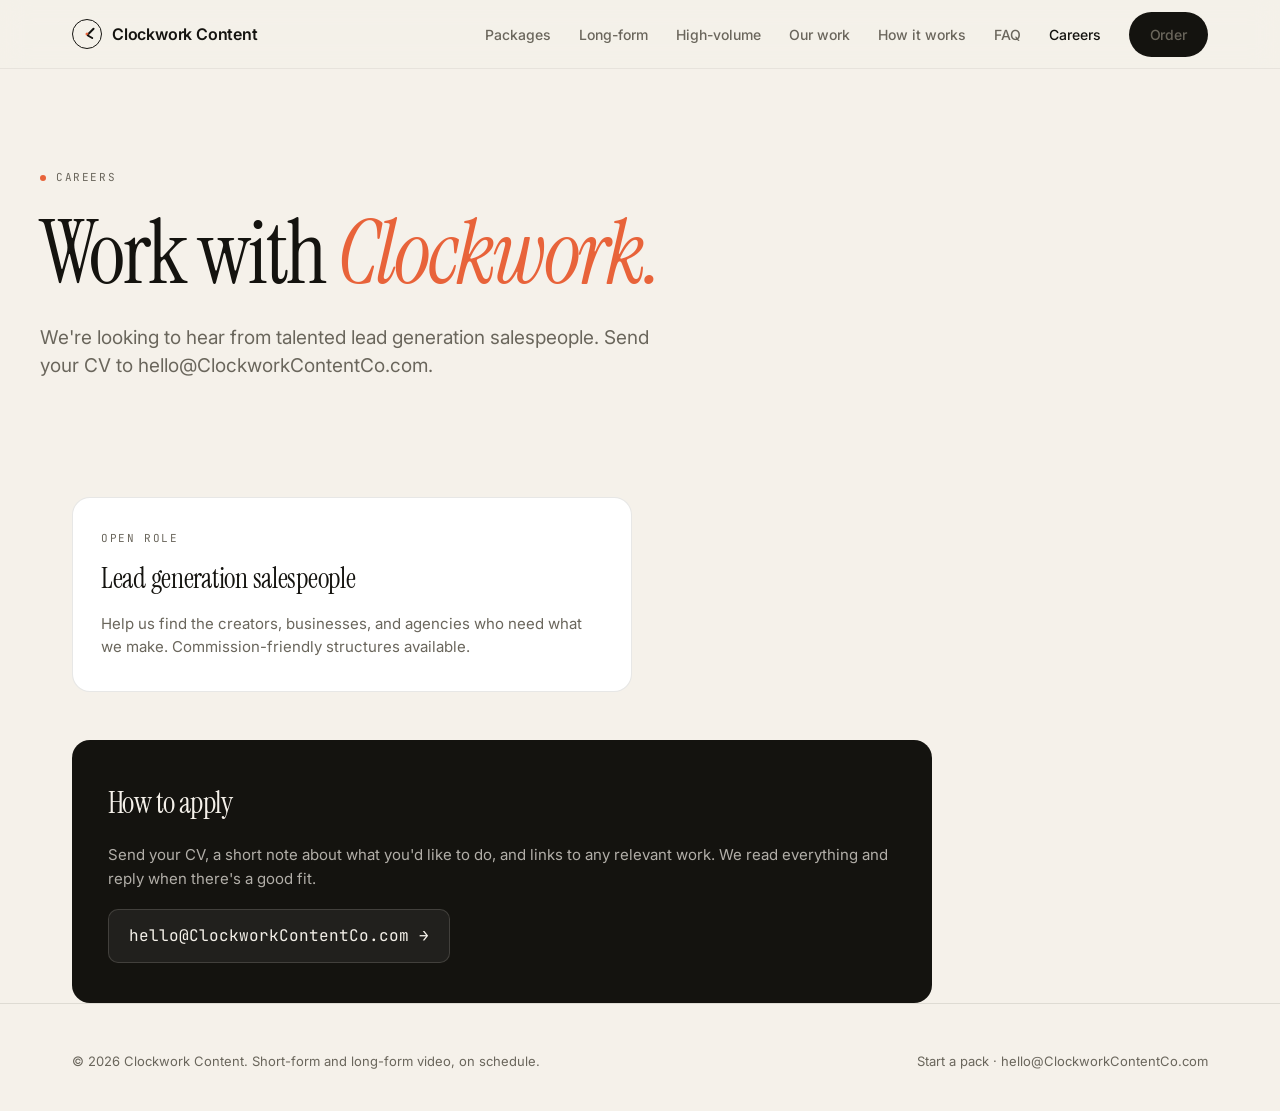
==== careers.html @ 0ff210c3 "Add files via upload" ====
<!doctype html>
<html lang="en">
<head>
<meta charset="utf-8"/>
<meta name="viewport" content="width=device-width, initial-scale=1"/>
<title>Careers · Clockwork Content</title>
<meta name="description" content="We're hiring video editors and lead generation salespeople at Clockwork Content."/>
<link rel="preconnect" href="https://fonts.googleapis.com">
<link rel="preconnect" href="https://fonts.gstatic.com" crossorigin>
<link href="https://fonts.googleapis.com/css2?family=Inter:wght@400;500;600;700&family=Instrument+Serif:ital@0;1&family=JetBrains+Mono:wght@400;500;600&display=swap" rel="stylesheet">
<style>
  :root {
    --accent: #E8633A;
    --accent2: #6B7A5A;
    --ink: #14130F;
    --paper: #F5F1EA;
    --paper-soft: #EDE7DC;
    --paper-deep: #E6DFD1;
    --muted: #6A665C;
    --line: rgba(20,19,15,0.10);
    --line-soft: rgba(20,19,15,0.06);
    --line-strong: rgba(20,19,15,0.18);
  }

  *, *::before, *::after { box-sizing: border-box; }
  html, body { margin: 0; padding: 0; }
  body {
    background: var(--paper);
    color: var(--ink);
    font-family: 'Inter', system-ui, sans-serif;
    font-size: 16px; line-height: 1.5;
    -webkit-font-smoothing: antialiased;
    text-rendering: optimizeLegibility;
  }

  .serif { font-family: 'Instrument Serif', Georgia, serif; font-weight: 400; }
  .mono  { font-family: 'JetBrains Mono', monospace; }
  .eyebrow {
    font-family: 'JetBrains Mono', monospace;
    font-size: 11px; letter-spacing: 1.6px;
    text-transform: uppercase; color: var(--muted);
  }
  h1, h2, h3 { margin: 0; font-weight: 400; letter-spacing: -0.02em; }
  p { margin: 0; }
  a { color: inherit; text-decoration: none; }
  button { font-family: inherit; cursor: pointer; }

  .shell { max-width: 1200px; margin: 0 auto; padding: 0 32px; }
  @media (max-width: 640px) { .shell { padding: 0 20px; } }

  .nav {
    position: sticky; top: 0; z-index: 50;
    background: rgba(245, 241, 234, 0.82);
    backdrop-filter: blur(14px);
    -webkit-backdrop-filter: blur(14px);
    border-bottom: 1px solid var(--line-soft);
  }
  .nav-inner {
    display: flex; align-items: center; justify-content: space-between;
    height: 68px;
  }
  .brand { display: flex; align-items: center; gap: 10px; font-weight: 600; letter-spacing: -0.2px; }
  .brand-mark {
    width: 30px; height: 30px; border-radius: 999px;
    border: 1.5px solid var(--ink);
    position: relative; flex-shrink: 0;
  }
  .brand-mark::before, .brand-mark::after {
    content: ''; position: absolute; background: var(--ink);
    left: 50%; transform-origin: bottom center;
    border-radius: 2px;
  }
  .brand-mark::before {
    width: 1.5px; height: 10px; top: 5px;
    transform: translateX(-50%) rotate(45deg);
    animation: tick-minute 60s linear infinite;
  }
  .brand-mark::after {
    width: 2px; height: 7px; top: 8px;
    transform: translateX(-50%) rotate(120deg);
    animation: tick-hour 600s linear infinite;
  }
  .brand-mark-dot {
    position: absolute; left: 50%; top: 50%;
    width: 3px; height: 3px; border-radius: 999px;
    background: var(--accent);
    transform: translate(-50%, -50%);
  }
  @keyframes tick-minute { to { transform: translateX(-50%) rotate(405deg); } }
  @keyframes tick-hour   { to { transform: translateX(-50%) rotate(480deg); } }

  .nav-links { display: flex; align-items: center; gap: 28px; }
  .nav-links a {
    font-size: 14px; color: var(--muted); font-weight: 500;
    transition: color .15s ease;
  }
  .nav-links a:hover { color: var(--ink); }
  .nav-links a.active { color: var(--ink); }
  @media (max-width: 720px) {
    .nav-links a:not(.btn) { display: none; }
  }

  .btn {
    display: inline-flex; align-items: center; gap: 8px;
    padding: 11px 20px; border-radius: 999px;
    font-size: 14px; font-weight: 600; letter-spacing: -0.1px;
    border: 1px solid transparent;
    transition: transform .12s ease, background .15s ease, color .15s ease, border-color .15s ease;
  }
  .btn-primary { background: var(--ink); color: var(--paper); }
  .btn-primary:hover { transform: translateY(-1px); }
  .btn-ghost { background: transparent; color: var(--ink); border-color: var(--line-strong); }
  .btn-ghost:hover { background: var(--paper-soft); }
  .btn-accent { background: var(--accent); color: #fff; }
  .btn-accent:hover { transform: translateY(-1px); }
  .btn .arrow { transition: transform .15s ease; }
  .btn:hover .arrow { transform: translateX(3px); }

  .hero { padding: 100px 0 80px; position: relative; }
  .hero-tag { margin-bottom: 24px; }
  .hero-tag::before {
    content: ''; display: inline-block; width: 6px; height: 6px;
    border-radius: 999px; background: var(--accent);
    margin-right: 10px; vertical-align: middle;
    animation: pulse 2s ease-in-out infinite;
  }
  @keyframes pulse { 0%, 100% { opacity: 1; } 50% { opacity: 0.35; } }

  .hero h1 {
    font-family: 'Instrument Serif', Georgia, serif;
    font-size: clamp(44px, 7vw, 88px);
    line-height: 0.98; letter-spacing: -0.03em;
    margin-bottom: 28px;
    max-width: 900px;
  }
  .hero h1 em {
    color: var(--accent);
    font-style: italic;
  }
  .hero-sub {
    font-size: 19px; line-height: 1.5; color: var(--muted);
    max-width: 620px; margin-bottom: 36px;
  }
  .hero-cta { display: flex; gap: 12px; flex-wrap: wrap; }

  section { padding: 60px 0 100px; }

  .roles {
    display: grid; grid-template-columns: repeat(2, 1fr); gap: 20px;
    max-width: 860px;
  }
  @media (max-width: 720px) { .roles { grid-template-columns: 1fr; } }
  .roles-single { grid-template-columns: 1fr; max-width: 560px; }
  .role {
    padding: 32px 28px; border: 1px solid var(--line); border-radius: 18px;
    background: #fff;
    display: flex; flex-direction: column; gap: 12px;
  }
  .role h3 {
    font-family: 'Instrument Serif', Georgia, serif;
    font-size: 28px; letter-spacing: -0.01em;
  }
  .role p { font-size: 15px; color: var(--muted); line-height: 1.55; }

  .apply {
    margin-top: 48px;
    padding: 40px 36px;
    background: var(--ink); color: var(--paper);
    border-radius: 18px;
    max-width: 860px;
    display: flex; flex-direction: column; gap: 18px;
  }
  .apply h3 {
    font-family: 'Instrument Serif', Georgia, serif;
    font-size: 30px; letter-spacing: -0.02em;
  }
  .apply p { color: rgba(245,241,234,0.7); font-size: 15px; line-height: 1.6; }
  .apply .email {
    font-family: 'JetBrains Mono', monospace;
    font-size: 16px; color: var(--paper);
    display: inline-flex; align-items: center; gap: 10px;
    padding: 14px 20px;
    background: rgba(255,255,255,0.06);
    border: 1px solid rgba(245,241,234,0.15);
    border-radius: 10px;
    align-self: flex-start;
    transition: border-color .15s ease, background .15s ease;
  }
  .apply .email:hover {
    border-color: var(--accent);
    background: rgba(232,99,58,0.1);
  }

  footer {
    padding: 48px 0 40px; border-top: 1px solid var(--line);
    font-size: 13px; color: var(--muted);
  }
  .foot {
    display: flex; justify-content: space-between; align-items: center; gap: 20px; flex-wrap: wrap;
  }

  .reveal { opacity: 0; transform: translateY(16px); transition: opacity .7s ease, transform .7s ease; }
  .reveal.on { opacity: 1; transform: none; }

  @media (prefers-reduced-motion: reduce) {
    * { animation: none !important; transition: none !important; }
    .reveal { opacity: 1; transform: none; }
  }
</style>
</head>
<body>

<header class="nav">
  <div class="shell nav-inner">
    <a href="index.html" class="brand">
      <span class="brand-mark"><span class="brand-mark-dot"></span></span>
      Clockwork Content
    </a>
    <nav class="nav-links">
      <a href="index.html#packages">Packages</a>
      <a href="long-form.html">Long-form</a>
      <a href="high-volume.html">High-volume</a>
      <a href="work.html">Our work</a>
      <a href="index.html#how">How it works</a>
      <a href="index.html#faq">FAQ</a>
      <a href="careers.html" class="active">Careers</a>
      <a href="index.html#order" class="btn btn-primary">Order</a>
    </nav>
  </div>
</header>

<section class="hero shell">
  <div class="eyebrow hero-tag reveal">Careers</div>
  <h1 class="reveal">Work with <em>Clockwork.</em></h1>
  <p class="hero-sub reveal">We're looking to hear from talented lead generation salespeople. Send your CV to hello@ClockworkContentCo.com.</p>
</section>

<section class="shell">
  <div class="roles roles-single">
    <div class="role reveal">
      <div class="eyebrow">Open role</div>
      <h3>Lead generation salespeople</h3>
      <p>Help us find the creators, businesses, and agencies who need what we make. Commission-friendly structures available.</p>
    </div>
  </div>

  <div class="apply reveal">
    <h3>How to apply</h3>
    <p>Send your CV, a short note about what you'd like to do, and links to any relevant work. We read everything and reply when there's a good fit.</p>
    <a class="email" href="mailto:hello@ClockworkContentCo.com?subject=Careers application">
      hello@ClockworkContentCo.com
      <span class="arrow">→</span>
    </a>
  </div>
</section>

<footer>
  <div class="shell foot">
    <div>© 2026 Clockwork Content. Short-form and long-form video, on schedule.</div>
    <div><a href="index.html#order">Start a pack</a> · <a href="mailto:hello@ClockworkContentCo.com">hello@ClockworkContentCo.com</a></div>
  </div>
</footer>

<script>
  const reveals = document.querySelectorAll('.reveal');
  const io = new IntersectionObserver((entries) => {
    entries.forEach(e => { if (e.isIntersecting) { e.target.classList.add('on'); io.unobserve(e.target); } });
  }, { threshold: 0.08, rootMargin: '0px 0px -40px 0px' });
  reveals.forEach(el => io.observe(el));
</script>

</body>
</html>
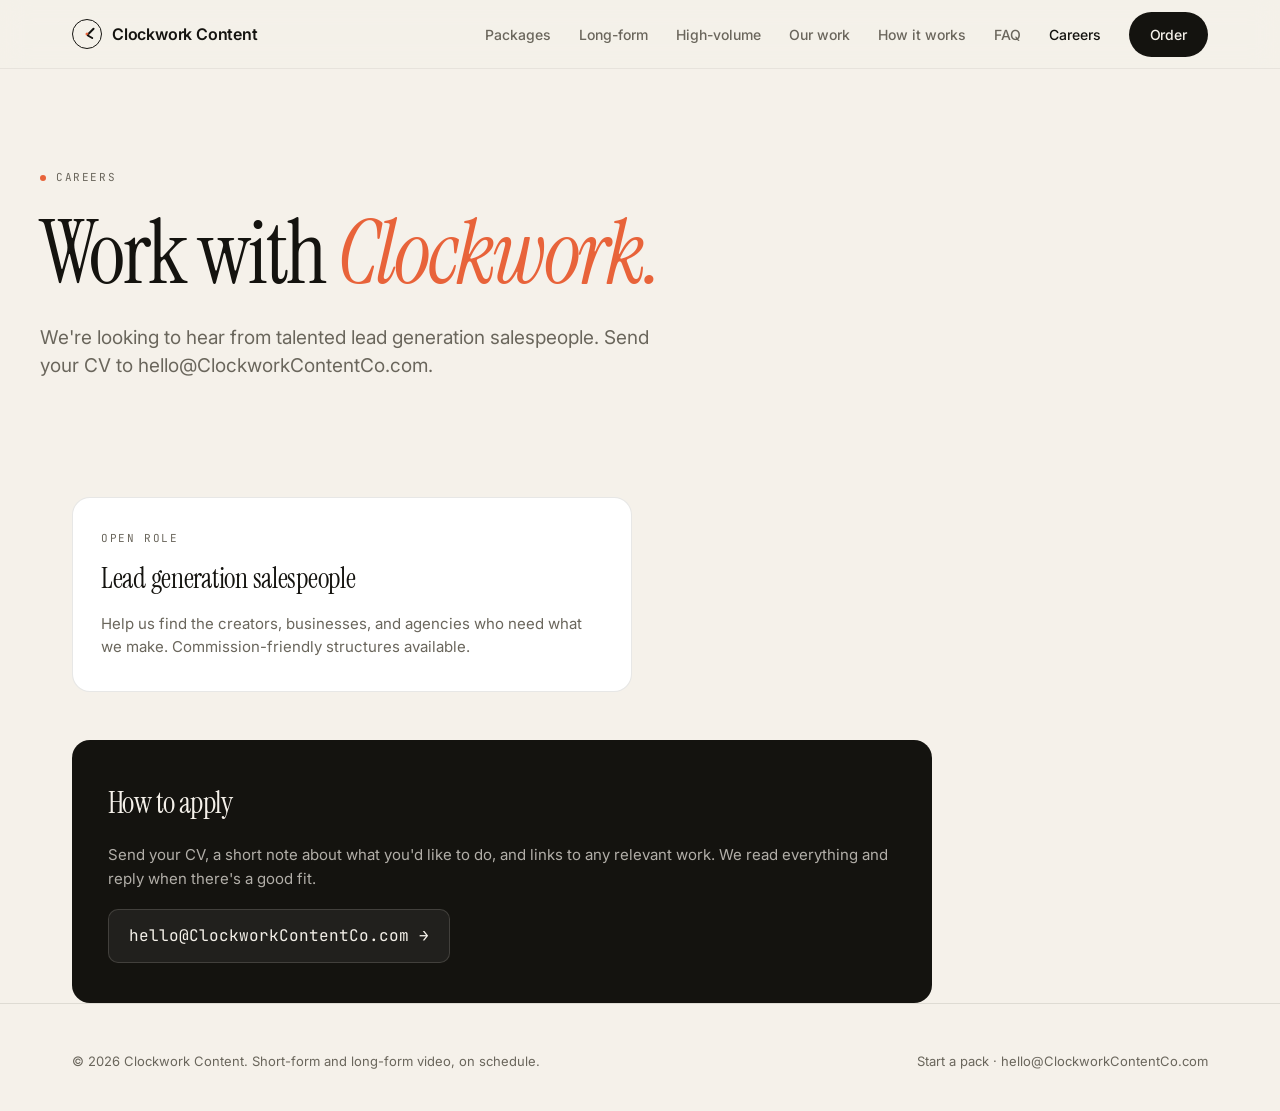
==== commit 9ce90f70: "Add files via upload" ====
--- a/careers.html
+++ b/careers.html
@@ -4,6 +4,7 @@
 <meta charset="utf-8"/>
 <meta name="viewport" content="width=device-width, initial-scale=1"/>
 <title>Careers · Clockwork Content</title>
+<link rel="icon" type="image/png" sizes="48x48" href="favicon.png">
 <meta name="description" content="We're hiring video editors and lead generation salespeople at Clockwork Content."/>
 <link rel="preconnect" href="https://fonts.googleapis.com">
 <link rel="preconnect" href="https://fonts.gstatic.com" crossorigin>
@@ -207,6 +208,7 @@
     .reveal { opacity: 1; transform: none; }
   }
 </style>
+<link rel="stylesheet" href="mobile-nav.css">
 </head>
 <body>
 
@@ -216,7 +218,7 @@
       <span class="brand-mark"><span class="brand-mark-dot"></span></span>
       Clockwork Content
     </a>
-    <nav class="nav-links">
+    <nav class="nav-links" id="site-navigation">
       <a href="index.html#packages">Packages</a>
       <a href="long-form.html">Long-form</a>
       <a href="high-volume.html">High-volume</a>
@@ -224,8 +226,14 @@
       <a href="index.html#how">How it works</a>
       <a href="index.html#faq">FAQ</a>
       <a href="careers.html" class="active">Careers</a>
-      <a href="index.html#order" class="btn btn-primary">Order</a>
+      <a href="index.html#order" class="btn btn-primary nav-order-desktop">Order</a>
     </nav>
+    <div class="mobile-nav-actions">
+      <a href="index.html#order" class="btn btn-primary mobile-order">Order</a>
+      <button class="nav-toggle" type="button" aria-expanded="false" aria-controls="site-navigation" aria-label="Open navigation">
+        <span></span><span></span><span></span>
+      </button>
+    </div>
   </div>
 </header>
 
@@ -261,6 +269,7 @@
   </div>
 </footer>
 
+<script src="mobile-nav.js"></script>
 <script>
   const reveals = document.querySelectorAll('.reveal');
   const io = new IntersectionObserver((entries) => {
--- a/mobile-nav.css
+++ b/mobile-nav.css
@@ -0,0 +1,126 @@
+.nav-links .btn-primary,
+.nav-links .btn-primary:hover {
+  color: var(--paper);
+}
+
+.mobile-nav-actions {
+  display: none;
+  align-items: center;
+  gap: 8px;
+}
+
+.nav-toggle {
+  width: 40px;
+  height: 40px;
+  padding: 0;
+  display: inline-flex;
+  flex-direction: column;
+  align-items: center;
+  justify-content: center;
+  gap: 4px;
+  border: 1px solid var(--line-strong);
+  border-radius: 999px;
+  background: transparent;
+  color: var(--ink);
+}
+
+.nav-toggle span {
+  display: block;
+  width: 16px;
+  height: 1.5px;
+  background: currentColor;
+  border-radius: 2px;
+  transition: transform .18s ease, opacity .18s ease;
+}
+
+@media (max-width: 720px) {
+  .nav-inner {
+    position: relative;
+    gap: 10px;
+  }
+
+  .brand {
+    min-width: 0;
+    gap: 8px;
+    font-size: 15px;
+  }
+
+  .brand-mark {
+    width: 28px;
+    height: 28px;
+  }
+
+  .nav-links {
+    display: none;
+    position: fixed;
+    top: 68px;
+    left: 0;
+    right: 0;
+    flex-direction: column;
+    align-items: stretch;
+    gap: 0;
+    padding: 10px 20px 18px;
+    background: rgba(245, 241, 234, 0.98);
+    border-bottom: 1px solid var(--line);
+    box-shadow: var(--shadow-lift);
+  }
+
+  .nav-links.open {
+    display: flex;
+  }
+
+  .nav-links a,
+  .nav-links a:not(.btn) {
+    display: flex;
+    align-items: center;
+    min-height: 44px;
+    padding: 10px 4px;
+    color: var(--ink);
+    border-bottom: 1px solid var(--line-soft);
+  }
+
+  .nav-links a:last-of-type {
+    border-bottom: 0;
+  }
+
+  .nav-links .nav-order-desktop {
+    display: none;
+  }
+
+  .mobile-nav-actions {
+    display: flex;
+    margin-left: auto;
+  }
+
+  .mobile-nav-actions .btn-primary,
+  .mobile-nav-actions .btn-primary:hover {
+    color: var(--paper);
+  }
+
+  .mobile-order {
+    min-height: 40px;
+    padding: 9px 14px;
+  }
+
+  .nav-toggle[aria-expanded="true"] span:nth-child(1) {
+    transform: translateY(5.5px) rotate(45deg);
+  }
+
+  .nav-toggle[aria-expanded="true"] span:nth-child(2) {
+    opacity: 0;
+  }
+
+  .nav-toggle[aria-expanded="true"] span:nth-child(3) {
+    transform: translateY(-5.5px) rotate(-45deg);
+  }
+}
+
+@media (max-width: 390px) {
+  .brand {
+    font-size: 14px;
+  }
+
+  .mobile-order {
+    padding-inline: 12px;
+  }
+}
